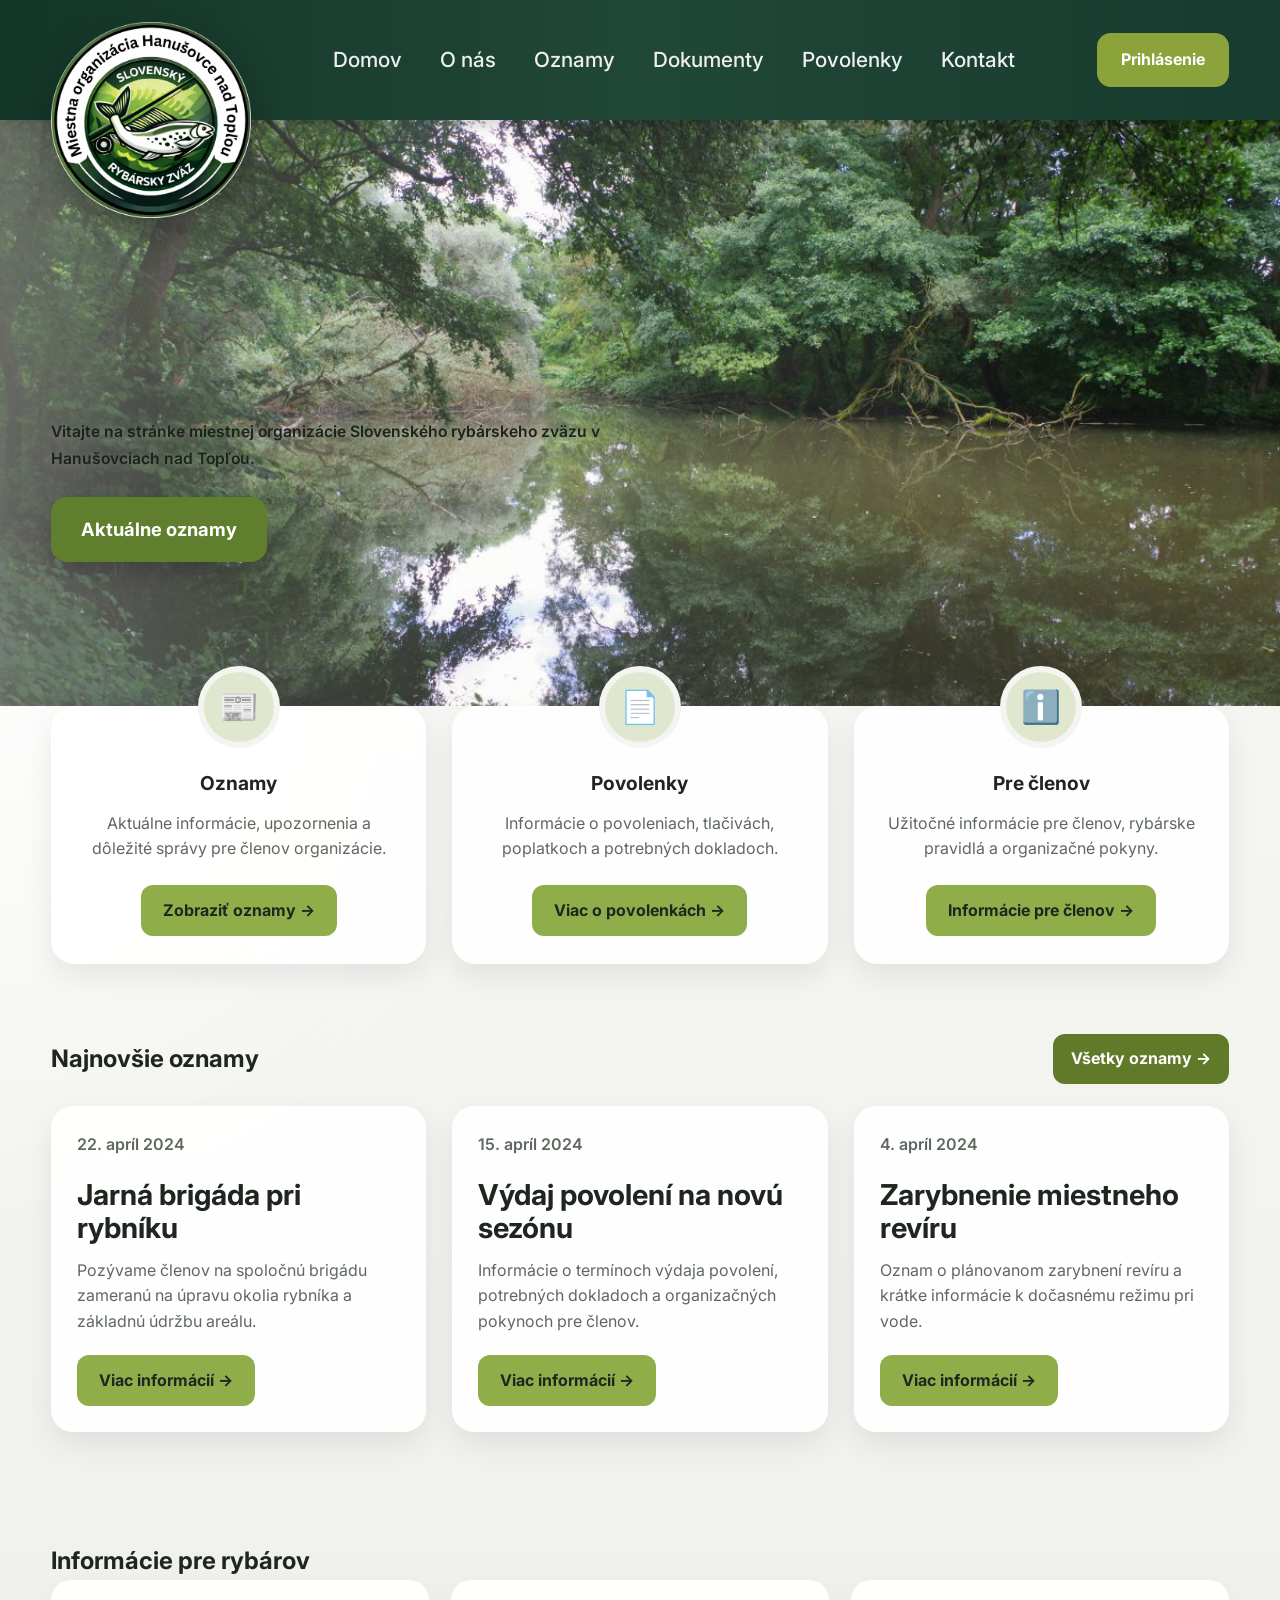
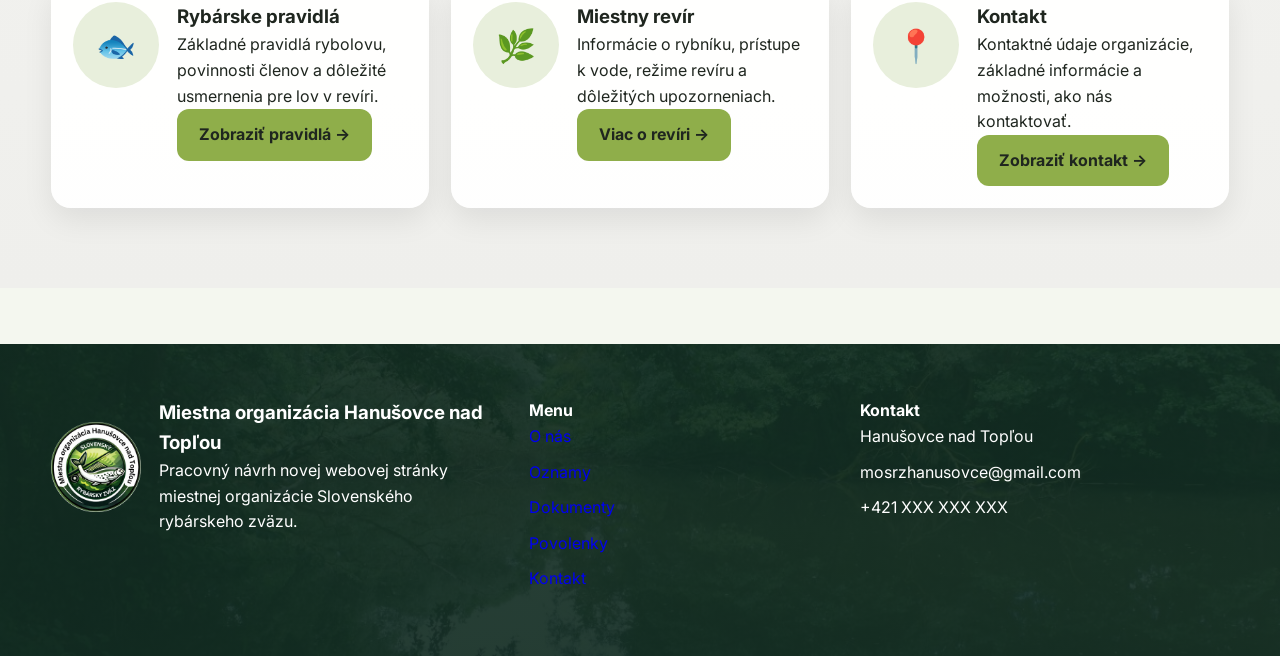
==== index.html @ 836cf965 "update homepage content" ====
<!DOCTYPE html>
<html lang="sk">
<head>
  <meta charset="UTF-8" />
  <meta name="viewport" content="width=device-width, initial-scale=1.0" />
  <title>Miestna organizácia Hanušovce nad Topľou</title>
  <link rel="preconnect" href="https://fonts.googleapis.com">
  <link rel="preconnect" href="https://fonts.gstatic.com" crossorigin>
  <link href="https://fonts.googleapis.com/css2?family=Inter:wght@400;500;600;700;800&display=swap" rel="stylesheet">
  <link rel="stylesheet" href="style.css" />
</head>
<body>

  <header class="site-header">
    <div class="container header-inner">
      <a href="#" class="brand">
        <img src="logo.png" alt="Logo organizácie">
      </a>

      <nav class="main-nav">
        <a href="#">Domov</a>
        <a href="#">O nás</a>
        <a href="#">Oznamy</a>
        <a href="#">Dokumenty</a>
        <a href="#">Povolenky</a>
        <a href="#">Kontakt</a>
      </nav>

      <a href="#" class="login-btn">Prihlásenie</a>
    </div>
  </header>

  <section class="hero">
    <div class="hero-overlay">
      <div class="container hero-content">
        <div class="hero-box">
          <p>
            Vitajte na stránke miestnej organizácie Slovenského rybárskeho zväzu
            v Hanušovciach nad Topľou.
          </p>
          <a href="#" class="primary-btn">Aktuálne oznamy</a>
        </div>
      </div>
    </div>
  </section>

  <main class="page-shell">
    <section class="top-cards container">
      <article class="feature-card">
        <div class="feature-icon">📰</div>
        <h2>Oznamy</h2>
        <p>Aktuálne informácie, upozornenia a dôležité správy pre členov organizácie.</p>
        <a href="#" class="secondary-btn">Zobraziť oznamy →</a>
      </article>

      <article class="feature-card">
        <div class="feature-icon">📄</div>
        <h2>Povolenky</h2>
        <p>Informácie o povoleniach, tlačivách, poplatkoch a potrebných dokladoch.</p>
        <a href="#" class="secondary-btn">Viac o povolenkách →</a>
      </article>

      <article class="feature-card">
        <div class="feature-icon">ℹ️</div>
        <h2>Pre členov</h2>
        <p>Užitočné informácie pre členov, rybárske pravidlá a organizačné pokyny.</p>
        <a href="#" class="secondary-btn">Informácie pre členov →</a>
      </article>
    </section>

    <section class="section container">
      <div class="section-head">
        <h2>Najnovšie oznamy</h2>
        <a href="#" class="small-btn">Všetky oznamy →</a>
      </div>

      <div class="news-grid">
        <article class="news-card">
          <p class="news-date">22. apríl 2024</p>
          <h3>Jarná brigáda pri rybníku</h3>
          <p>
            Pozývame členov na spoločnú brigádu zameranú na úpravu okolia rybníka
            a základnú údržbu areálu.
          </p>
          <a href="#" class="secondary-btn">Viac informácií →</a>
        </article>

        <article class="news-card">
          <p class="news-date">15. apríl 2024</p>
          <h3>Výdaj povolení na novú sezónu</h3>
          <p>
            Informácie o termínoch výdaja povolení, potrebných dokladoch
            a organizačných pokynoch pre členov.
          </p>
          <a href="#" class="secondary-btn">Viac informácií →</a>
        </article>

        <article class="news-card">
          <p class="news-date">4. apríl 2024</p>
          <h3>Zarybnenie miestneho revíru</h3>
          <p>
            Oznam o plánovanom zarybnení revíru a krátke informácie
            k dočasnému režimu pri vode.
          </p>
          <a href="#" class="secondary-btn">Viac informácií →</a>
        </article>
      </div>
    </section>

    <section class="section container info-section">
      <h2>Informácie pre rybárov</h2>

      <div class="info-grid">
        <article class="info-card">
          <div class="info-image">🐟</div>
          <div>
            <h3>Rybárske pravidlá</h3>
            <p>Základné pravidlá rybolovu, povinnosti členov a dôležité usmernenia pre lov v revíri.</p>
            <a href="#" class="secondary-btn">Zobraziť pravidlá →</a>
          </div>
        </article>

        <article class="info-card">
          <div class="info-image">🌿</div>
          <div>
            <h3>Miestny revír</h3>
            <p>Informácie o rybníku, prístupe k vode, režime revíru a dôležitých upozorneniach.</p>
            <a href="#" class="secondary-btn">Viac o revíri →</a>
          </div>
        </article>

        <article class="info-card">
          <div class="info-image">📍</div>
          <div>
            <h3>Kontakt</h3>
            <p>Kontaktné údaje organizácie, základné informácie a možnosti, ako nás kontaktovať.</p>
            <a href="#" class="secondary-btn">Zobraziť kontakt →</a>
          </div>
        </article>
      </div>
    </section>
  </main>

  <footer class="site-footer">
    <div class="container footer-grid">
      <div class="footer-brand">
        <img src="logo.png" alt="Logo organizácie">
        <div>
          <h3>Miestna organizácia Hanušovce nad Topľou</h3>
          <p>Pracovný návrh novej webovej stránky miestnej organizácie Slovenského rybárskeho zväzu.</p>
        </div>
      </div>

      <div>
        <h4>Menu</h4>
        <ul class="footer-list">
          <li><a href="#">O nás</a></li>
          <li><a href="#">Oznamy</a></li>
          <li><a href="#">Dokumenty</a></li>
          <li><a href="#">Povolenky</a></li>
          <li><a href="#">Kontakt</a></li>
        </ul>
      </div>

      <div>
        <h4>Kontakt</h4>
        <ul class="footer-list">
          <li>Hanušovce nad Topľou</li>
          <li>mosrzhanusovce@gmail.com</li>
          <li>+421 XXX XXX XXX</li>
        </ul>
      </div>
    </div>
  </footer>

</body>
</html>
---- style.css ----
* {
  box-sizing: border-box;
  margin: 0;
  padding: 0;
}

:root {
  --green-dark: #1f3d2b;
  --green-main: #5f7f2f;
  --green-light: #8fae4a;
  --green-soft: #dfe7cf;
  --green-bg: #f4f7ef;

  --text-dark: #1f261f;
  --text-soft: #5f685f;

  --white: #ffffff;
  --shadow: 0 12px 30px rgba(0, 0, 0, 0.08);

  --radius-lg: 24px;
  --radius-md: 18px;
}

body {
  font-family: "Inter", sans-serif;
  background: var(--green-bg);
  color: var(--text-dark);
  line-height: 1.6;
}

img {
  max-width: 100%;
  display: block;
}

a {
  text-decoration: none;
}

.container {
  width: min(1200px, 92%);
  margin: 0 auto;
}

/* HEADER */

.site-header {
  position: sticky;
  top: 0;
  z-index: 100;
  background: linear-gradient(90deg, #143628, #214737, #173b2e);
  box-shadow: 0 4px 14px rgba(0, 0, 0, 0.18);
}

.header-inner {
  min-height: 88px;
  display: flex;
  align-items: center;
  justify-content: space-between;
  gap: 20px;
}

.brand img {
  width: 200px;
  height: 200px;
  object-fit: contain;
  margin-top: 20px;
  margin-bottom: -100px;
  filter: drop-shadow(0 12px 18px rgba(0, 0, 0, 0.3));
}

/* NAV */

.main-nav {
  display: flex;
  gap: 38px;
  align-items: center;
  flex: 1;
  justify-content: center;
}

.main-nav a {
  color: rgba(255, 255, 255, 0.92);
  font-size: 1.3rem;
  font-weight: 500;
  transition: 0.2s ease;
}

.main-nav a:hover {
  color: var(--green-light);
}

/* LOGIN BUTTON */

.login-btn {
  background: #8ca23a;
  color: white;
  padding: 14px 24px;
  border-radius: 14px;
  font-weight: 700;
  white-space: nowrap;
}

/* HERO */

.hero {
  min-height: 640px;
  background-image: url("rybnik.jpg");
  background-size: cover;
  background-position: center;
}

.hero-overlay {
  min-height: 640px;
  background: linear-gradient(
    90deg,
    rgba(243, 245, 238, 0.40) 0%,
    rgba(243, 245, 238, 0.18) 24%,
    rgba(20, 30, 20, 0.02) 100%
  );
  display: flex;
  align-items: center;
}

.hero-content {
  display: flex;
  align-items: center;
  min-height: 640px;
  padding-top: 100px;
}

.hero-box {
  max-width: 560px;
}

.hero-box h1 {
  font-size: clamp(2.4rem, 5vw, 4.3rem);
  line-height: 1.06;
  font-weight: 800;
  margin-bottom: 22px;
  color: #1c2e1f;
}

.hero-box p {
  font-size: 0.98rem;
  line-height: 1.75;
  max-width: 560px;
  color: #1a241a;
  margin-bottom: 24px;
  font-weight: 600;
  text-shadow: 0 2px 10px rgba(255,255,255,0.25);
}

/* BUTTONS */

.primary-btn,
.secondary-btn,
.small-btn {
  display: inline-block;
  transition: 0.2s ease;
}

.primary-btn {
  background: var(--green-main);
  color: white;
  padding: 18px 30px;
  border-radius: 16px;
  font-weight: 700;
  font-size: 1.15rem;
  box-shadow: 0 10px 24px rgba(0,0,0,0.18);
}

.primary-btn:hover {
  background: var(--green-dark);
  transform: translateY(-2px);
  box-shadow: 0 8px 20px rgba(0,0,0,0.15);
}

.secondary-btn {
  background: var(--green-light);
  color: #1f261f;
  padding: 13px 22px;
  border-radius: 12px;
  font-weight: 700;
  transition: all 0.2s ease;
}

.secondary-btn:hover {
  background: var(--green-main);
  color: white;
  transform: translateY(-2px);
}

.small-btn {
  background: #617a2a;
  color: white;
  padding: 12px 18px;
  border-radius: 12px;
  font-weight: 700;
}

/* MAIN WRAPPER */

.page-shell {
  background:
    radial-gradient(circle at top left, rgba(255, 255, 255, 0.8), transparent 30%),
    linear-gradient(180deg, #f5f5f2 0%, #efefec 100%);
  padding-bottom: 40px;
}

/* TOP CARDS */

.top-cards {
  margin-top: -54px;
  position: relative;
  z-index: 2;
  display: grid;
  grid-template-columns: repeat(3, 1fr);
  gap: 26px;
}

.feature-card {
  background: rgba(255, 255, 255, 0.95);
  border-radius: var(--radius-lg);
  box-shadow: var(--shadow);
  padding: 34px 26px 28px;
  text-align: center;
  position: relative;
  transition: all 0.25s ease;
}

.feature-card:hover {
  transform: translateY(-6px);
  box-shadow: 0 18px 40px rgba(0,0,0,0.12);
}

.feature-icon {
  width: 82px;
  height: 82px;
  border-radius: 50%;
  background: #dfe7cf;
  display: grid;
  place-items: center;
  font-size: 2rem;
  margin: -74px auto 20px;
  border: 6px solid #f4f4f0;
}

.feature-card h2 {
  font-size: 1.2rem;
  margin-bottom: 12px;
}

.feature-card p {
  color: var(--text-soft);
  min-height: 54px;
  margin-bottom: 20px;
}

/* NEWS */

.section {
  padding-top: 70px;
  padding-bottom: 40px;
}

.section-head {
  display: flex;
  align-items: center;
  justify-content: space-between;
  gap: 20px;
  margin-bottom: 22px;
}

.news-grid {
  display: grid;
  grid-template-columns: repeat(3, 1fr);
  gap: 26px;
}

.news-card {
  background: rgba(255, 255, 255, 0.96);
  border-radius: 22px;
  box-shadow: var(--shadow);
  padding: 26px;
  transition: all 0.25s ease;
}

.news-card:hover {
  transform: translateY(-5px);
  box-shadow: 0 16px 35px rgba(0,0,0,0.12);
}

.news-date {
  color: #7a7f7a;
  font-weight: 600;
  margin-bottom: 10px;
}

.news-card h3 {
  font-size: 1.8rem;
  line-height: 1.15;
  margin-bottom: 14px;
}

.news-card p {
  color: var(--text-soft);
  margin-bottom: 20px;
}

/* INFO SECTION */

.info-grid {
  display: grid;
  grid-template-columns: repeat(3, 1fr);
  gap: 22px;
}

.info-card {
  background: rgba(255, 255, 255, 0.97);
  border-radius: 20px;
  box-shadow: var(--shadow);
  padding: 22px;
  display: flex;
  gap: 18px;
  align-items: flex-start;
}

.info-image {
  width: 86px;
  height: 86px;
  border-radius: 50%;
  background: #e8efdc;
  display: grid;
  place-items: center;
  font-size: 2rem;
  flex-shrink: 0;
}

/* FOOTER */

.site-footer {
  margin-top: 56px;
  background:
    linear-gradient(rgba(18, 44, 34, 0.9), rgba(18, 44, 34, 0.92)),
    url("rybnik.jpg") center/cover no-repeat;
  color: white;
  padding: 54px 0;
}

.footer-grid {
  display: grid;
  grid-template-columns: 1.2fr 0.8fr 1fr;
  gap: 36px;
  align-items: start;
}

.footer-brand {
  display: flex;
  gap: 18px;
  align-items: center;
}

.footer-brand img {
  width: 90px;
  height: 90px;
}

.footer-list {
  list-style: none;
}

.footer-list li {
  margin-bottom: 10px;
}

/* RESPONSIVE */

@media (max-width: 1100px) {
  .main-nav {
    gap: 20px;
  }

  .news-grid,
  .top-cards,
  .info-grid,
  .footer-grid {
    grid-template-columns: 1fr;
  }

  .feature-icon {
  width: 82px;
  height: 82px;
  border-radius: 50%;
  background: var(--green-soft);
  display: grid;
  place-items: center;
  font-size: 2rem;
  margin: -74px auto 20px;
  border: 6px solid #f4f4f0;
}

  .top-cards {
    margin-top: 30px;
  }
}

@media (max-width: 900px) {
  .header-inner {
    flex-direction: column;
    padding: 16px 0 20px;
  }

  .brand img {
    margin: 0;
    width: 82px;
    height: 82px;
  }

  .main-nav {
    flex-wrap: wrap;
    gap: 14px 20px;
  }
}
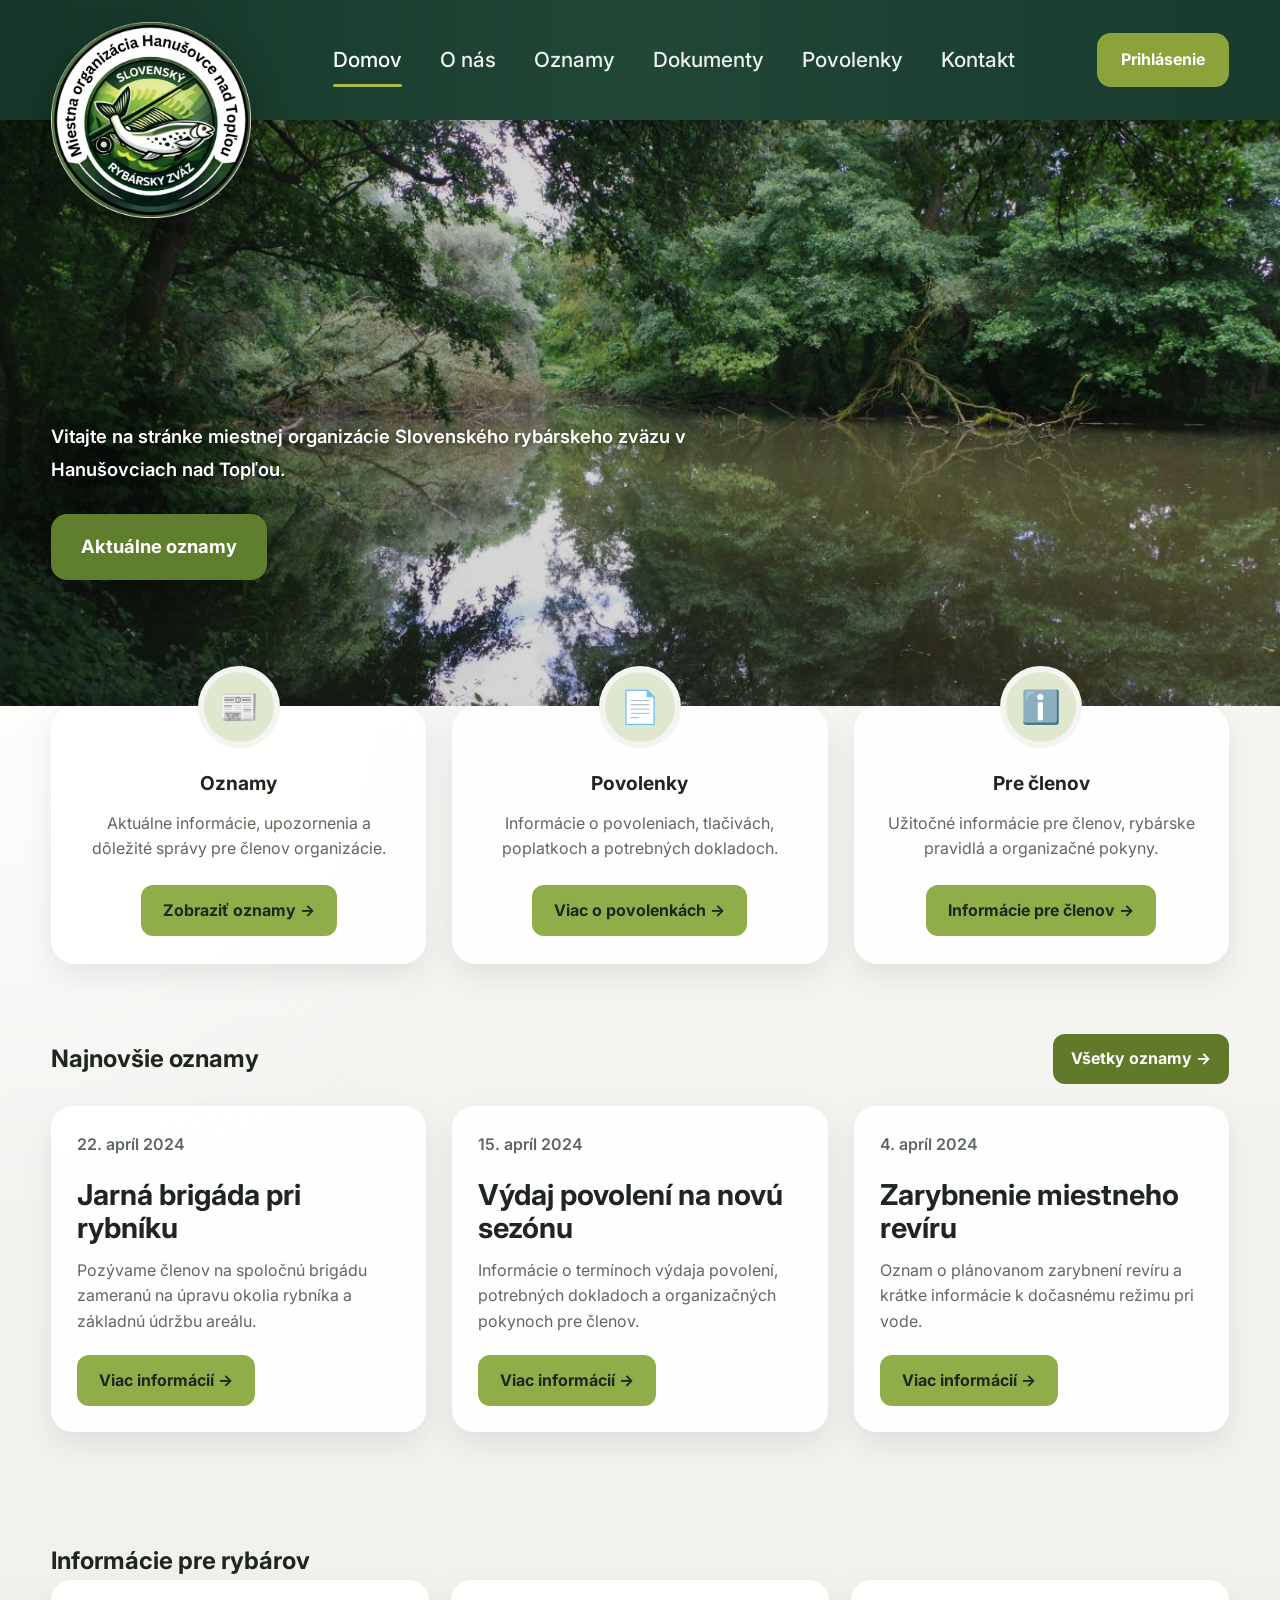
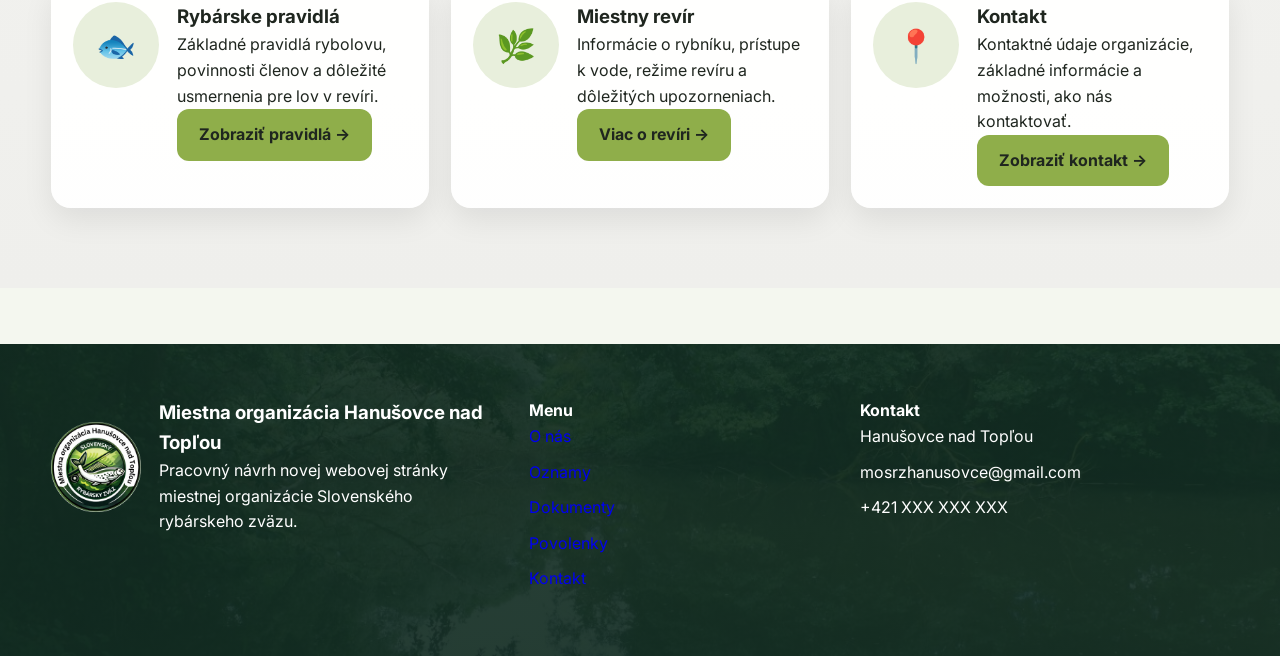
==== commit 1f016d6e: "update menu + mobile fix" ====
--- a/index.html
+++ b/index.html
@@ -9,21 +9,26 @@
   <link href="https://fonts.googleapis.com/css2?family=Inter:wght@400;500;600;700;800&display=swap" rel="stylesheet">
   <link rel="stylesheet" href="style.css" />
 </head>
+
+<script src="script.js"></script>
+
 <body>
 
   <header class="site-header">
     <div class="container header-inner">
-      <a href="#" class="brand">
+      <a href="index.html" class="brand">
         <img src="logo.png" alt="Logo organizácie">
       </a>
 
+      <button class="menu-toggle" aria-label="Otvoriť menu">☰</button>
+
       <nav class="main-nav">
-        <a href="#">Domov</a>
-        <a href="#">O nás</a>
-        <a href="#">Oznamy</a>
-        <a href="#">Dokumenty</a>
-        <a href="#">Povolenky</a>
-        <a href="#">Kontakt</a>
+        <a href="index.html" class="active">Domov</a>
+        <a href="o-nas.html">O nás</a>
+        <a href="oznamy.html">Oznamy</a>
+        <a href="dokumenty.html">Dokumenty</a>
+        <a href="povolenky.html">Povolenky</a>
+        <a href="kontakt.html">Kontakt</a>
       </nav>
 
       <a href="#" class="login-btn">Prihlásenie</a>
@@ -34,12 +39,12 @@
     <div class="hero-overlay">
       <div class="container hero-content">
         <div class="hero-box">
-          <p>
-            Vitajte na stránke miestnej organizácie Slovenského rybárskeho zväzu
-            v Hanušovciach nad Topľou.
-          </p>
-          <a href="#" class="primary-btn">Aktuálne oznamy</a>
-        </div>
+  <p>
+    Vitajte na stránke miestnej organizácie Slovenského rybárskeho zväzu
+    v Hanušovciach nad Topľou.
+  </p>
+  <a href="oznamy.html" class="primary-btn">Aktuálne oznamy</a>
+</div>
       </div>
     </div>
   </section>
@@ -50,28 +55,28 @@
         <div class="feature-icon">📰</div>
         <h2>Oznamy</h2>
         <p>Aktuálne informácie, upozornenia a dôležité správy pre členov organizácie.</p>
-        <a href="#" class="secondary-btn">Zobraziť oznamy →</a>
+        <a href="oznamy.html" class="secondary-btn">Zobraziť oznamy →</a>
       </article>
 
       <article class="feature-card">
         <div class="feature-icon">📄</div>
         <h2>Povolenky</h2>
         <p>Informácie o povoleniach, tlačivách, poplatkoch a potrebných dokladoch.</p>
-        <a href="#" class="secondary-btn">Viac o povolenkách →</a>
+        <a href="povolenky.html" class="secondary-btn">Viac o povolenkách →</a>
       </article>
 
       <article class="feature-card">
         <div class="feature-icon">ℹ️</div>
         <h2>Pre členov</h2>
         <p>Užitočné informácie pre členov, rybárske pravidlá a organizačné pokyny.</p>
-        <a href="#" class="secondary-btn">Informácie pre členov →</a>
+        <a href="pre-clenov.html" class="secondary-btn">Informácie pre členov →</a>
       </article>
     </section>
 
     <section class="section container">
       <div class="section-head">
         <h2>Najnovšie oznamy</h2>
-        <a href="#" class="small-btn">Všetky oznamy →</a>
+        <a href="oznamy.html" class="small-btn">Všetky oznamy →</a>
       </div>
 
       <div class="news-grid">
@@ -82,7 +87,7 @@
             Pozývame členov na spoločnú brigádu zameranú na úpravu okolia rybníka
             a základnú údržbu areálu.
           </p>
-          <a href="#" class="secondary-btn">Viac informácií →</a>
+          <a href="oznam-detail.html" class="secondary-btn">Viac informácií →</a>
         </article>
 
         <article class="news-card">
@@ -92,7 +97,7 @@
             Informácie o termínoch výdaja povolení, potrebných dokladoch
             a organizačných pokynoch pre členov.
           </p>
-          <a href="#" class="secondary-btn">Viac informácií →</a>
+          <a href="oznam-detail.html" class="secondary-btn">Viac informácií →</a>
         </article>
 
         <article class="news-card">
@@ -102,7 +107,7 @@
             Oznam o plánovanom zarybnení revíru a krátke informácie
             k dočasnému režimu pri vode.
           </p>
-          <a href="#" class="secondary-btn">Viac informácií →</a>
+          <a href="oznam-detail.html" class="secondary-btn">Viac informácií →</a>
         </article>
       </div>
     </section>
@@ -116,7 +121,7 @@
           <div>
             <h3>Rybárske pravidlá</h3>
             <p>Základné pravidlá rybolovu, povinnosti členov a dôležité usmernenia pre lov v revíri.</p>
-            <a href="#" class="secondary-btn">Zobraziť pravidlá →</a>
+            <a href="rybarske-pravidla.html" class="secondary-btn">Zobraziť pravidlá →</a>
           </div>
         </article>
 
@@ -125,7 +130,7 @@
           <div>
             <h3>Miestny revír</h3>
             <p>Informácie o rybníku, prístupe k vode, režime revíru a dôležitých upozorneniach.</p>
-            <a href="#" class="secondary-btn">Viac o revíri →</a>
+            <a href="miestny-revir.html" class="secondary-btn">Viac o revíri →</a>
           </div>
         </article>
 
@@ -134,7 +139,7 @@
           <div>
             <h3>Kontakt</h3>
             <p>Kontaktné údaje organizácie, základné informácie a možnosti, ako nás kontaktovať.</p>
-            <a href="#" class="secondary-btn">Zobraziť kontakt →</a>
+            <a href="kontakt.html" class="secondary-btn">Zobraziť kontakt →</a>
           </div>
         </article>
       </div>
@@ -154,11 +159,11 @@
       <div>
         <h4>Menu</h4>
         <ul class="footer-list">
-          <li><a href="#">O nás</a></li>
-          <li><a href="#">Oznamy</a></li>
-          <li><a href="#">Dokumenty</a></li>
-          <li><a href="#">Povolenky</a></li>
-          <li><a href="#">Kontakt</a></li>
+          <li><a href="o-nas.html">O nás</a></li>
+          <li><a href="oznamy.html">Oznamy</a></li>
+          <li><a href="dokumenty.html">Dokumenty</a>
+          <li><a href="povolenky.html">Povolenky</a></li>
+          <li><a href="kontakt.html">Kontakt</a></li>
         </ul>
       </div>
 
--- a/style.css
+++ b/style.css
@@ -108,15 +108,16 @@
   background-image: url("rybnik.jpg");
   background-size: cover;
   background-position: center;
+  background-repeat: no-repeat;
 }
 
 .hero-overlay {
   min-height: 640px;
   background: linear-gradient(
     90deg,
-    rgba(243, 245, 238, 0.40) 0%,
-    rgba(243, 245, 238, 0.18) 24%,
-    rgba(20, 30, 20, 0.02) 100%
+    rgba(18, 28, 20, 0.42) 0%,
+    rgba(18, 28, 20, 0.20) 28%,
+    rgba(18, 28, 20, 0.08) 100%
   );
   display: flex;
   align-items: center;
@@ -126,11 +127,14 @@
   display: flex;
   align-items: center;
   min-height: 640px;
-  padding-top: 100px;
+  padding-top: 110px;
+  position: relative;
+  z-index: 3;
 }
 
 .hero-box {
-  max-width: 560px;
+  max-width: 760px;
+  padding-top: 10px;
 }
 
 .hero-box h1 {
@@ -142,13 +146,13 @@
 }
 
 .hero-box p {
-  font-size: 0.98rem;
-  line-height: 1.75;
-  max-width: 560px;
-  color: #1a241a;
-  margin-bottom: 24px;
+  font-size: 1.15rem;
+  line-height: 1.8;
+  max-width: 720px;
+  color: #ffffff;
+  margin-bottom: 28px;
   font-weight: 600;
-  text-shadow: 0 2px 10px rgba(255,255,255,0.25);
+  text-shadow: 0 2px 10px rgba(0, 0, 0, 0.65);
 }
 
 /* BUTTONS */
@@ -421,4 +425,214 @@
     flex-wrap: wrap;
     gap: 14px 20px;
   }
+}
+.subpage-hero {
+  min-height: 320px;
+  background-image: url("rybnik.jpg");
+  background-size: cover;
+  background-position: center;
+  background-repeat: no-repeat;
+}
+
+.subpage-hero-overlay {
+  min-height: 320px;
+  background: linear-gradient(
+    90deg,
+    rgba(243, 245, 238, 0.40) 0%,
+    rgba(243, 245, 238, 0.18) 25%,
+    rgba(20, 30, 20, 0.02) 100%
+  );
+  display: flex;
+  align-items: center;
+}
+
+.subpage-hero-content {
+  padding-top: 60px;
+  padding-bottom: 40px;
+  position: relative;
+  z-index: 3;
+  max-width: 700px;
+}
+
+.breadcrumb {
+  font-size: 0.95rem;
+  margin-bottom: 14px;
+  color: #e6e6e6;
+}
+
+.breadcrumb a {
+  color: #ffffff;
+  text-decoration: none;
+}
+
+.subpage-hero h1 {
+  font-size: clamp(2rem, 4vw, 3.2rem);
+  line-height: 1.1;
+  font-weight: 800;
+  margin-bottom: 14px;
+  color: #ffffff;
+  text-shadow: 0 2px 8px rgba(0,0,0,0.6);
+}
+
+.subpage-hero p {
+  color: #e5e5e5;
+  font-size: 1.2rem;
+}
+
+.subpage-hero h1,
+.subpage-hero p {
+  text-shadow: 0 2px 8px rgba(0,0,0,0.6);
+}
+
+.subpage-intro {
+  max-width: 700px;
+  color: #f0f0f0;
+  font-size: 1.05rem;
+  line-height: 1.7;
+  text-shadow: 0 2px 8px rgba(0,0,0,0.55);
+}
+
+
+.announcements-list {
+  display: grid;
+  gap: 24px;
+}
+
+.announcement-card {
+  background: rgba(255, 255, 255, 0.96);
+  border-radius: 22px;
+  box-shadow: var(--shadow);
+  padding: 28px;
+  transition: all 0.25s ease;
+}
+
+.announcement-card:hover {
+  transform: translateY(-4px);
+  box-shadow: 0 16px 35px rgba(0,0,0,0.12);
+}
+
+.announcement-card h2 {
+  font-size: 1.8rem;
+  line-height: 1.15;
+  margin-bottom: 14px;
+  color: var(--green-dark);
+}
+
+.announcement-card p {
+  color: var(--text-soft);
+  margin-bottom: 18px;
+}
+
+.article-detail {
+  background: rgba(255, 255, 255, 0.96);
+  border-radius: 22px;
+  box-shadow: var(--shadow);
+  padding: 34px;
+}
+
+.article-detail p {
+  font-size: 1.05rem;
+  line-height: 1.85;
+  color: #334033;
+  margin-bottom: 18px;
+}
+
+.article-actions {
+  margin-top: 28px;
+}
+.contact-page-grid {
+  display: grid;
+  grid-template-columns: 1fr 1fr;
+  gap: 26px;
+}
+
+.contact-title {
+  font-size: 1.6rem;
+  margin-bottom: 18px;
+  color: var(--green-dark);
+}
+
+@media (max-width: 900px) {
+  .contact-page-grid {
+    grid-template-columns: 1fr;
+  }
+}
+
+.hero-box .primary-btn {
+  box-shadow: 0 10px 24px rgba(0,0,0,0.22);
+}
+
+.main-nav a.active {
+  color: #ffffff;
+  position: relative;
+}
+
+.main-nav a.active::after {
+  content: "";
+  position: absolute;
+  left: 0;
+  bottom: -10px;
+  width: 100%;
+  height: 3px;
+  background: #a6bc4b;
+  border-radius: 999px;
+}
+
+.menu-toggle {
+  display: none;
+  background: transparent;
+  border: none;
+  color: white;
+  font-size: 2rem;
+  cursor: pointer;
+  line-height: 1;
+}
+
+@media (max-width: 900px) {
+  .header-inner {
+    align-items: center;
+    gap: 16px;
+    padding: 14px 0 18px;
+  }
+
+  .menu-toggle {
+    display: block;
+    order: 2;
+    margin-left: auto;
+  }
+
+  .login-btn {
+    display: none;
+  }
+
+  .main-nav {
+    display: none;
+    width: 100%;
+    flex-direction: column;
+    align-items: flex-start;
+    gap: 14px;
+    padding: 14px 0 4px;
+    order: 3;
+  }
+
+  .main-nav.open {
+    display: flex;
+  }
+
+  .main-nav a {
+    width: 100%;
+    padding: 6px 0;
+  }
+
+  .main-nav a.active::after {
+    bottom: 0;
+    width: 48px;
+  }
+
+  .brand img {
+    width: 84px;
+    height: 84px;
+    margin-top: 0;
+    margin-bottom: 0;
+  }
 }
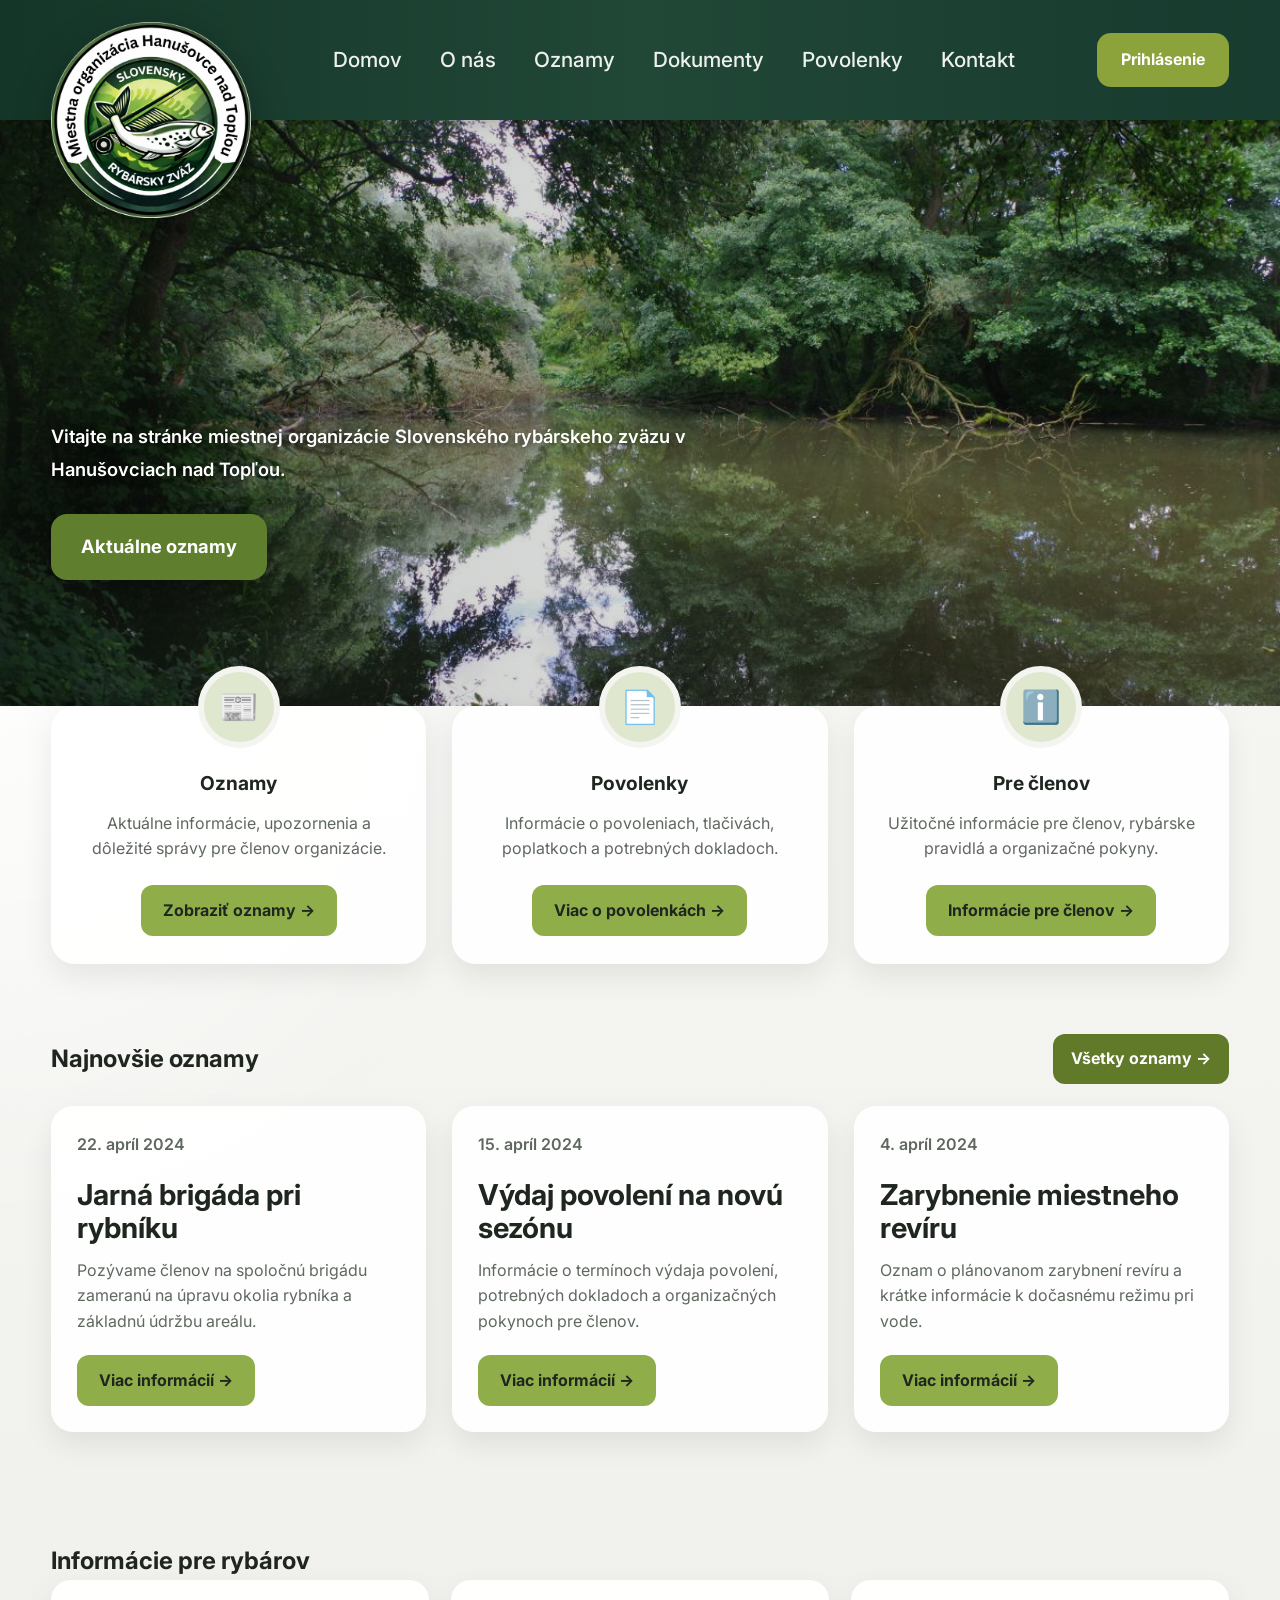
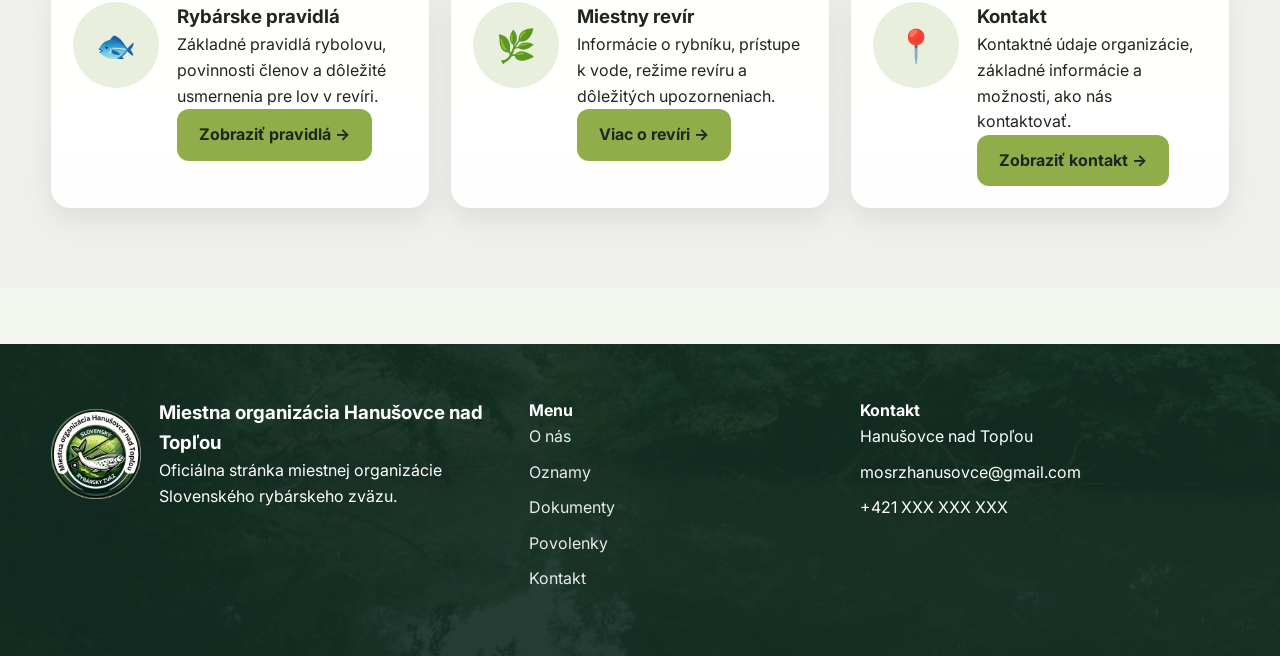
==== commit 7ad93de5: "update menu + mobile improvements" ====
--- a/index.html
+++ b/index.html
@@ -10,30 +10,30 @@
   <link rel="stylesheet" href="style.css" />
 </head>
 
-<script src="script.js"></script>
-
 <body>
 
   <header class="site-header">
-    <div class="container header-inner">
-      <a href="index.html" class="brand">
-        <img src="logo.png" alt="Logo organizácie">
-      </a>
+  <div class="container header-inner">
 
-      <button class="menu-toggle" aria-label="Otvoriť menu">☰</button>
+    <a href="index.html" class="brand">
+      <img src="logo.png" alt="Logo organizácie">
+    </a>
 
-      <nav class="main-nav">
-        <a href="index.html" class="active">Domov</a>
-        <a href="o-nas.html">O nás</a>
-        <a href="oznamy.html">Oznamy</a>
-        <a href="dokumenty.html">Dokumenty</a>
-        <a href="povolenky.html">Povolenky</a>
-        <a href="kontakt.html">Kontakt</a>
-      </nav>
+    <button class="menu-toggle" aria-label="Otvoriť menu">☰</button>
 
-      <a href="#" class="login-btn">Prihlásenie</a>
-    </div>
-  </header>
+    <nav class="main-nav">
+      <a href="index.html">Domov</a>
+      <a href="o-nas.html">O nás</a>
+      <a href="oznamy.html">Oznamy</a>
+      <a href="dokumenty.html">Dokumenty</a>
+      <a href="povolenky.html">Povolenky</a>
+      <a href="kontakt.html">Kontakt</a>
+    </nav>
+
+    <a href="#" class="login-btn">Prihlásenie</a>
+
+  </div>
+</header>
 
   <section class="hero">
     <div class="hero-overlay">
@@ -147,36 +147,41 @@
   </main>
 
   <footer class="site-footer">
-    <div class="container footer-grid">
-      <div class="footer-brand">
-        <img src="logo.png" alt="Logo organizácie">
-        <div>
-          <h3>Miestna organizácia Hanušovce nad Topľou</h3>
-          <p>Pracovný návrh novej webovej stránky miestnej organizácie Slovenského rybárskeho zväzu.</p>
-        </div>
-      </div>
+  <div class="container footer-grid">
 
+    <div class="footer-brand">
+      <img src="logo.png" alt="Logo organizácie">
       <div>
-        <h4>Menu</h4>
-        <ul class="footer-list">
-          <li><a href="o-nas.html">O nás</a></li>
-          <li><a href="oznamy.html">Oznamy</a></li>
-          <li><a href="dokumenty.html">Dokumenty</a>
-          <li><a href="povolenky.html">Povolenky</a></li>
-          <li><a href="kontakt.html">Kontakt</a></li>
-        </ul>
-      </div>
-
-      <div>
-        <h4>Kontakt</h4>
-        <ul class="footer-list">
-          <li>Hanušovce nad Topľou</li>
-          <li>mosrzhanusovce@gmail.com</li>
-          <li>+421 XXX XXX XXX</li>
-        </ul>
+        <h3>Miestna organizácia Hanušovce nad Topľou</h3>
+        <p>
+          Oficiálna stránka miestnej organizácie Slovenského rybárskeho zväzu.
+        </p>
       </div>
     </div>
-  </footer>
 
+    <div>
+      <h4>Menu</h4>
+      <ul class="footer-list">
+        <li><a href="o-nas.html">O nás</a></li>
+        <li><a href="oznamy.html">Oznamy</a></li>
+        <li><a href="dokumenty.html">Dokumenty</a></li>
+        <li><a href="povolenky.html">Povolenky</a></li>
+        <li><a href="kontakt.html">Kontakt</a></li>
+      </ul>
+    </div>
+
+    <div>
+      <h4>Kontakt</h4>
+      <ul class="footer-list">
+        <li>Hanušovce nad Topľou</li>
+        <li>mosrzhanusovce@gmail.com</li>
+        <li>+421 XXX XXX XXX</li>
+      </ul>
+    </div>
+
+  </div>
+</footer>
+
+  <script src="script.js"></script>
 </body>
 </html>
--- a/style.css
+++ b/style.css
@@ -635,4 +635,99 @@
     margin-top: 0;
     margin-bottom: 0;
   }
+}
+
+/* ===== MOBIL MENU ===== */
+
+.menu-toggle {
+  display: none;
+  background: transparent;
+  border: none;
+  color: white;
+  font-size: 2rem;
+  cursor: pointer;
+  padding: 8px 10px;
+}
+
+@media (max-width: 900px) {
+
+  .site-header {
+    padding-top: 0;
+    padding-bottom: 0;
+  }
+
+ .header-inner {
+  padding: 4px 0 6px;
+  min-height: 60px;
+}
+
+  .menu-toggle {
+    display: block;
+    margin-left: auto;
+    margin-right: 2px;
+    font-size: 1.9rem;
+    padding: 4px 8px;
+  }
+
+  .login-btn {
+    display: none;
+  }
+
+  .main-nav {
+    display: none;
+    width: 100%;
+    flex-direction: column;
+    gap: 14px;
+    padding: 14px 0;
+  }
+
+  .main-nav.open {
+    display: flex;
+  }
+
+  .main-nav a {
+    color: white;
+    font-size: 1.1rem;
+  }
+
+  .brand img {
+  width: 120px;
+  height: 120px;
+  transform: translateY(10px);
+}
+  .brand {
+  display: flex;
+  align-items: center;
+}
+
+  .main-nav a.active::after {
+    bottom: 0;
+    width: 48px;
+  }
+}
+
+
+/* ===== FOOTER FIX ===== */
+
+.footer-list a,
+.footer-list a:visited,
+.footer-list a:hover,
+.footer-list a:active {
+  color: rgba(255,255,255,0.9);
+  text-decoration: none;
+}
+
+.main-nav a.active {
+  color: #ffffff;
+  position: relative;
+}
+
+.main-nav a.active::after {
+  content: "";
+  position: absolute;
+  left: 0;
+  bottom: -8px;
+  width: 100%;
+  height: 3px;
+  background: #a6bc4b;
 }
